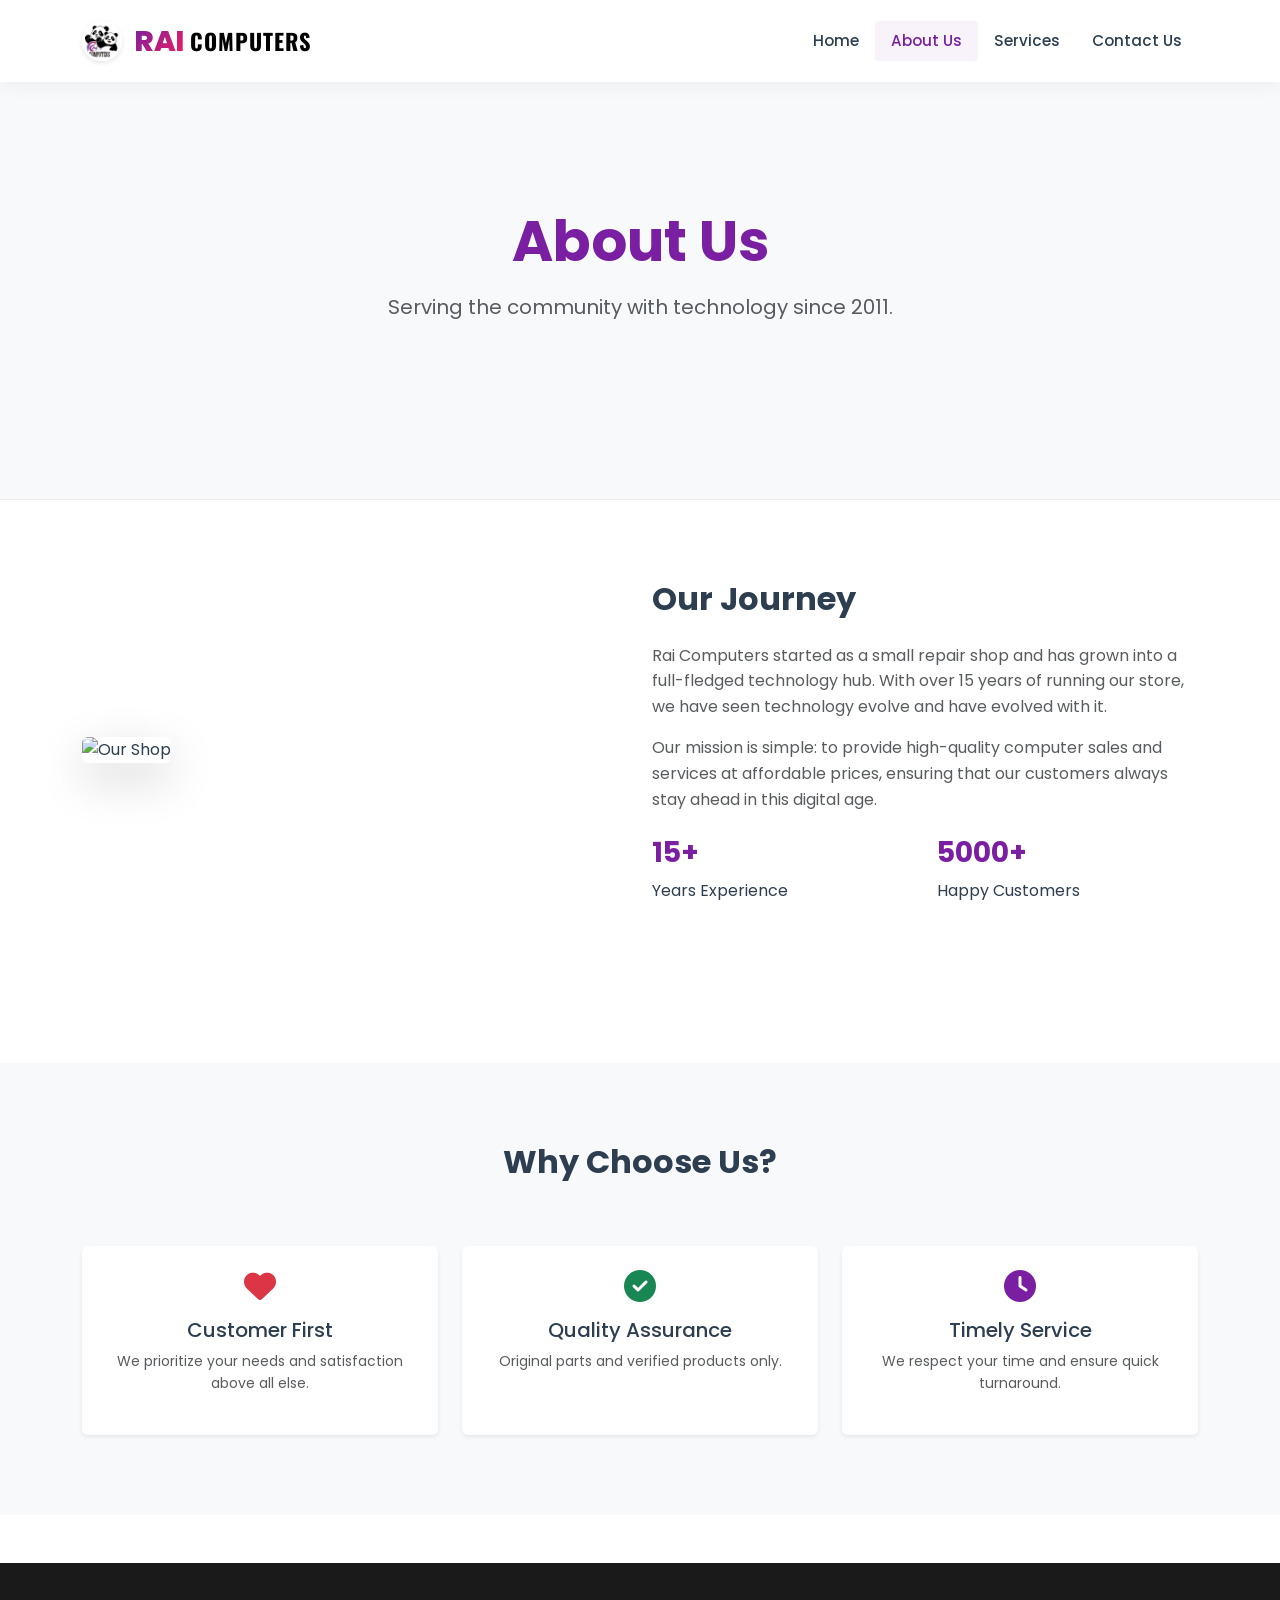
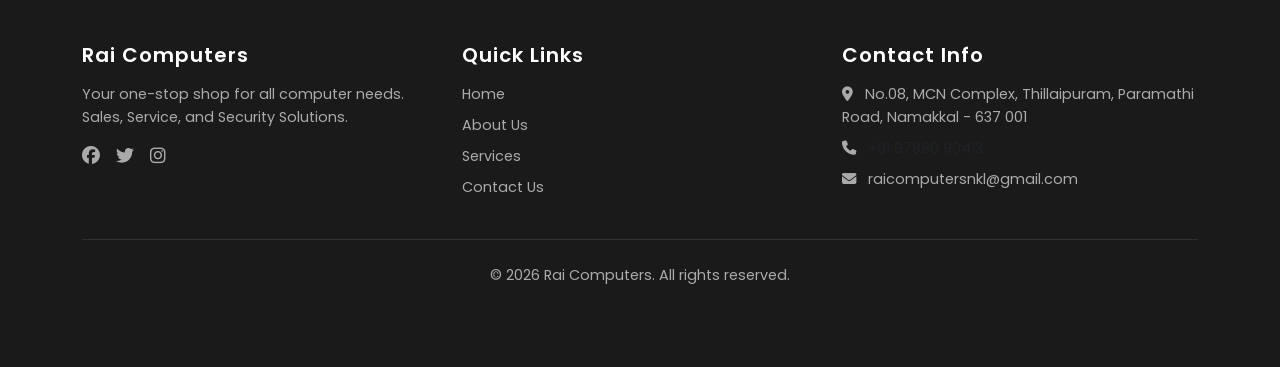
==== about.html @ a51151de "Rai" ====
<!DOCTYPE html>
<html lang="en">

<head>
    <meta charset="UTF-8">
    <meta name="viewport" content="width=device-width, initial-scale=1.0">
    <title>About Us - Rai Computers</title>
    <!-- Bootstrap 5 CSS -->
    <link href="https://cdn.jsdelivr.net/npm/bootstrap@5.3.0/dist/css/bootstrap.min.css" rel="stylesheet">
    <!-- Font Awesome -->
    <link rel="stylesheet" href="https://cdnjs.cloudflare.com/ajax/libs/font-awesome/6.4.0/css/all.min.css">
    <!-- Custom CSS -->
    <link rel="stylesheet" href="assets/css/style.css">
</head>

<body>

    <!-- Navigation -->
    <nav class="navbar navbar-expand-lg navbar-light fixed-top">
        <div class="container">
            <a class="navbar-brand" href="index.html">
                <img src="assets/img/logo.png" alt="Rai Computers" height="40">
                <span class="brand-text">
                    <span class="brand-rai">Rai</span>
                    <span class="brand-computers">COMPUTERS</span>
                </span>
            </a>
            <button class="navbar-toggler" type="button" data-bs-toggle="collapse" data-bs-target="#navbarNav">
                <span class="navbar-toggler-icon"></span>
            </button>
            <div class="collapse navbar-collapse" id="navbarNav">
                <ul class="navbar-nav ms-auto">
                    <li class="nav-item"><a class="nav-link" href="index.html">Home</a></li>
                    <li class="nav-item"><a class="nav-link" href="about.html">About Us</a></li>
                    <li class="nav-item"><a class="nav-link" href="services.html">Services</a></li>
                    <li class="nav-item"><a class="nav-link" href="contact.html">Contact Us</a></li>
                </ul>
            </div>
        </div>
    </nav>

    <!-- Page Header -->
    <header class="py-5 mt-5 bg-light">
        <div class="container py-5 text-center">
            <h1 class="display-4 fw-bold text-primary">About Us</h1>
            <p class="lead text-muted">Serving the community with technology since 2011.</p>
        </div>
    </header>

    <!-- Content Section -->
    <section class="py-5">
        <div class="container">
            <div class="row align-items-center mb-5">
                <div class="col-lg-6">
                    <img src="https://images.unsplash.com/photo-1504384308090-c54be3855833?ixlib=rb-1.2.1&auto=format&fit=crop&w=1350&q=80"
                        class="img-fluid rounded shadow-lg" alt="Our Shop">
                </div>
                <div class="col-lg-6 mt-4 mt-lg-0">
                    <h2 class="fw-bold mb-4">Our Journey</h2>
                    <p class="text-muted">Rai Computers started as a small repair shop and has grown into a full-fledged
                        technology hub. With over 15 years of running our store, we have seen technology evolve and have
                        evolved with it.</p>
                    <p class="text-muted">Our mission is simple: to provide high-quality computer sales and services at
                        affordable prices, ensuring that our customers always stay ahead in this digital age.</p>
                    <div class="row mt-4">
                        <div class="col-6">
                            <h3 class="fw-bold text-primary">15+</h3>
                            <p>Years Experience</p>
                        </div>
                        <div class="col-6">
                            <h3 class="fw-bold text-primary">5000+</h3>
                            <p>Happy Customers</p>
                        </div>
                    </div>
                </div>
            </div>
        </div>
    </section>

    <!-- Values Section -->
    <section class="py-5 bg-light">
        <div class="container">
            <div class="text-center mb-5">
                <h2 class="fw-bold">Why Choose Us?</h2>
            </div>
            <div class="row g-4">
                <div class="col-md-4 text-center">
                    <div class="bg-white p-4 rounded shadow-sm h-100">
                        <i class="fas fa-heart text-danger fa-2x mb-3"></i>
                        <h5>Customer First</h5>
                        <p class="small text-muted">We prioritize your needs and satisfaction above all else.</p>
                    </div>
                </div>
                <div class="col-md-4 text-center">
                    <div class="bg-white p-4 rounded shadow-sm h-100">
                        <i class="fas fa-check-circle text-success fa-2x mb-3"></i>
                        <h5>Quality Assurance</h5>
                        <p class="small text-muted">Original parts and verified products only.</p>
                    </div>
                </div>
                <div class="col-md-4 text-center">
                    <div class="bg-white p-4 rounded shadow-sm h-100">
                        <i class="fas fa-clock text-primary fa-2x mb-3"></i>
                        <h5>Timely Service</h5>
                        <p class="small text-muted">We respect your time and ensure quick turnaround.</p>
                    </div>
                </div>
            </div>
        </div>
    </section>

    <!-- Footer -->
    <footer class="py-5 mt-5">
        <div class="container">
            <div class="row g-4">
                <div class="col-md-4">
                    <h5 class="mb-3">Rai Computers</h5>
                    <p>Your one-stop shop for all computer needs. Sales, Service, and Security Solutions.</p>
                    <div class="d-flex gap-3 mt-3">
                        <a href="#"><i class="fab fa-facebook fa-lg"></i></a>
                        <a href="#"><i class="fab fa-twitter fa-lg"></i></a>
                        <a href="#"><i class="fab fa-instagram fa-lg"></i></a>
                    </div>
                </div>
                <div class="col-md-4">
                    <h5 class="mb-3">Quick Links</h5>
                    <ul class="list-unstyled">
                        <li class="mb-2"><a href="index.html">Home</a></li>
                        <li class="mb-2"><a href="about.html">About Us</a></li>
                        <li class="mb-2"><a href="services.html">Services</a></li>
                        <li class="mb-2"><a href="contact.html">Contact Us</a></li>
                    </ul>
                </div>
                <div class="col-md-4">
                    <h5 class="mb-3">Contact Info</h5>
                    <ul class="list-unstyled">
                        <li class="mb-2"><i class="fas fa-map-marker-alt me-2"></i> No.08, MCN Complex, Thillaipuram,
                            Paramathi Road, Namakkal - 637 001</li>
                        <li class="mb-2"><i class="fas fa-phone me-2"></i> <a href="tel:+919788090413"
                                class="text-decoration-none text-muted">+91 97880 90413</a></li>
                        <li class="mb-2"><i class="fas fa-envelope me-2"></i> raicomputersnkl@gmail.com</li>
                    </ul>
                </div>
            </div>
            <hr class="my-4 border-secondary">
            <div class="text-center">
                <p class="mb-0">&copy; 2026 Rai Computers. All rights reserved.</p>
            </div>
        </div>
    </footer>

    <!-- Bootstrap JS -->
    <script src="https://cdn.jsdelivr.net/npm/bootstrap@5.3.0/dist/js/bootstrap.bundle.min.js"></script>
    <script src="assets/js/main.js"></script>
</body>

</html>
---- assets/css/style.css ----
/* Rai Computers - Professional Styles */

/* Google Fonts - MUST BE AT THE TOP */
@import url('https://fonts.googleapis.com/css2?family=Oswald:wght@500;700&family=Poppins:wght@300;400;500;600&display=swap');

:root {
    /* Brand Colors - Sophisticated Palette */
    --primary-color: #7b1fa2;
    /* Deep Violet */
    --primary-dark: #4a148c;
    --accent-color: #e91e63;
    /* Pinkish accent */
    --text-dark: #2c3e50;
    --text-muted: #6c757d;
    --light-bg: #f8f9fa;
    --white: #ffffff;

    /* formal gradients */
    --brand-gradient: linear-gradient(135deg, #7b1fa2 0%, #e91e63 100%);
}

body {
    font-family: 'Poppins', 'Segoe UI', sans-serif;
    /* Clean, modern sans-serif */
    color: var(--text-dark);
    background-color: var(--white);
    overflow-x: hidden;
    line-height: 1.6;
}

/* Navbar - Professional & Clean */
.navbar {
    background-color: rgba(255, 255, 255, 0.98) !important;
    backdrop-filter: blur(10px);
    box-shadow: 0 2px 20px rgba(0, 0, 0, 0.06);
    padding-top: 1rem;
    padding-bottom: 1rem;
}

.navbar-brand {
    display: flex;
    align-items: center;
    gap: 12px;
}

.navbar-brand img {
    border-radius: 50%;
    object-fit: contain;
    border: 2px solid white;
    /* Clean border */
    box-shadow: 0 2px 5px rgba(0, 0, 0, 0.1);
}

/* Brand Text Styling - The "Rai" Gradient & "COMPUTERS" Black */
.brand-text {
    display: flex;
    align-items: baseline;
    gap: 6px;
    line-height: 1;
}

.brand-rai {
    font-family: 'Poppins', sans-serif;
    font-weight: 800;
    font-size: 1.8rem;
    text-transform: uppercase;
    background: var(--brand-gradient);
    -webkit-background-clip: text;
    -webkit-text-fill-color: transparent;
    background-clip: text;
    letter-spacing: -0.5px;
}

.brand-computers {
    font-family: 'Oswald', sans-serif;
    font-weight: 700;
    font-size: 1.4rem;
    color: #000000;
    text-transform: uppercase;
    letter-spacing: 1px;
}

/* Navigation Links */
.nav-link {
    font-weight: 500;
    color: var(--text-dark) !important;
    font-size: 0.95rem;
    padding: 0.5rem 1rem !important;
    transition: all 0.3s ease;
    border-radius: 4px;
}

.nav-link:hover,
.nav-link.active {
    color: var(--primary-color) !important;
    background-color: rgba(123, 31, 162, 0.05);
}

.navbar-toggler {
    border: none;
    padding: 0;
}

.navbar-toggler:focus {
    box-shadow: none;
}

/* Hero Section */
.hero-section {
    background: linear-gradient(rgba(0, 0, 0, 0.6), rgba(0, 0, 0, 0.6)), url('https://images.unsplash.com/photo-1497215728101-856f4ea42174?ixlib=rb-1.2.1&auto=format&fit=crop&w=1950&q=80') center/cover;
    height: 75vh;
    display: flex;
    align-items: center;
    color: white;
    text-align: center;
    position: relative;
    margin-top: 76px;
    /* Offset fixed navbar */
}

.hero-content h1 {
    font-weight: 700;
    font-size: 3.5rem;
    letter-spacing: -1px;
    margin-bottom: 1.5rem;
    text-shadow: 0 2px 10px rgba(0, 0, 0, 0.3);
}

.hero-content p {
    font-size: 1.25rem;
    font-weight: 300;
    opacity: 0.9;
    max-width: 700px;
    margin: 0 auto 2.5rem;
}

/* Common Header Styles */
header.bg-light {
    background-color: #f8f9fa !important;
    border-bottom: 1px solid #eee;
    padding: 4rem 0;
    margin-top: 76px;
    /* Offset navbar */
}

header h1 {
    color: var(--text-dark);
    margin-bottom: 1rem;
}

/* Buttons - Formal & Professional */
.btn {
    padding: 12px 30px;
    font-weight: 600;
    letter-spacing: 0.5px;
    border-radius: 6px;
    /* Slightly rounded, formal */
    transition: all 0.3s cubic-bezier(0.25, 0.8, 0.25, 1);
    text-transform: uppercase;
    font-size: 0.85rem;
}

.btn-primary {
    background: var(--brand-gradient);
    border: none;
    box-shadow: 0 4px 15px rgba(123, 31, 162, 0.3);
}

.btn-primary:hover {
    transform: translateY(-2px);
    box-shadow: 0 8px 25px rgba(123, 31, 162, 0.4);
    background: linear-gradient(135deg, #6a1b9a 0%, #c2185b 100%);
}

.btn-outline-light {
    border: 2px solid rgba(255, 255, 255, 0.8);
}

.btn-outline-light:hover {
    background-color: white;
    color: var(--primary-color);
}

/* Cards - Subtle & Clean */
.service-card {
    background: white;
    border: 1px solid #f0f0f0;
    border-radius: 12px;
    padding: 2.5rem 2rem;
    transition: all 0.3s ease;
    height: 100%;
}

.service-card:hover {
    border-color: transparent;
    box-shadow: 0 10px 40px rgba(0, 0, 0, 0.08);
    /* Soft, diffused shadow */
    transform: translateY(-5px);
}

.service-icon {
    font-size: 2.5rem;
    margin-bottom: 1.5rem;
    background: var(--brand-gradient);
    -webkit-background-clip: text;
    -webkit-text-fill-color: transparent;
}

/* Footer */
footer {
    background-color: #1a1a1a;
    color: #aaa;
    padding-top: 5rem;
    padding-bottom: 2rem;
    font-size: 0.9rem;
}

footer h5 {
    color: white;
    font-weight: 600;
    margin-bottom: 1.5rem;
    letter-spacing: 1px;
}

footer a {
    color: #aaa;
    text-decoration: none;
    transition: color 0.2s;
}

footer a:hover {
    color: var(--accent-color);
    padding-left: 5px;
    /* Subtle movement */
}

footer .list-unstyled li {
    margin-bottom: 0.75rem;
}

/* Typography Utilities */
.text-primary {
    color: var(--primary-color) !important;
}

.lead {
    font-weight: 400;
    color: var(--text-muted);
}

/* Contact Form */
.contact-form-wrapper {
    background: white;
    padding: 3rem;
    border-radius: 12px;
    box-shadow: 0 5px 30px rgba(0, 0, 0, 0.05);
    /* Very subtle */
    border: 1px solid #eee;
}

.form-control {
    border-radius: 6px;
    padding: 12px 15px;
    border: 1px solid #e0e0e0;
    font-size: 0.95rem;
}

.form-control:focus {
    box-shadow: 0 0 0 3px rgba(123, 31, 162, 0.1);
    border-color: var(--primary-color);
}

/* Custom Alert */
.custom-alert-overlay {
    position: fixed;
    inset: 0;
    background: rgba(0, 0, 0, 0.4);
    backdrop-filter: blur(4px);
    display: flex;
    justify-content: center;
    align-items: center;
    z-index: 10000;
    animation: fadeIn 0.2s ease-out;
}

.custom-alert-box {
    background: white;
    padding: 2.5rem;
    border-radius: 16px;
    width: 90%;
    max-width: 420px;
    text-align: center;
    box-shadow: 0 20px 60px rgba(0, 0, 0, 0.2);
    animation: scaleIn 0.3s cubic-bezier(0.16, 1, 0.3, 1);
}

.custom-alert-icon {
    font-size: 3.5rem;
    margin-bottom: 1.25rem;
    background: var(--brand-gradient);
    -webkit-background-clip: text;
    -webkit-text-fill-color: transparent;
}

.custom-alert-title {
    font-size: 1.5rem;
    font-weight: 700;
    color: var(--text-dark);
    margin-bottom: 0.5rem;
}

.custom-alert-message {
    color: var(--text-muted);
    font-size: 1rem;
    margin-bottom: 2rem;
}

.custom-alert-btn {
    background: var(--brand-gradient);
    color: white;
    border: none;
    padding: 12px 40px;
    border-radius: 50px;
    font-weight: 600;
    cursor: pointer;
    box-shadow: 0 4px 15px rgba(123, 31, 162, 0.3);
    transition: transform 0.2s;
}

.custom-alert-btn:hover {
    transform: scale(1.05);
}

@keyframes fadeIn {
    from {
        opacity: 0;
    }

    to {
        opacity: 1;
    }
}

@keyframes scaleIn {
    from {
        transform: scale(0.9);
        opacity: 0;
    }

    to {
        transform: scale(1);
        opacity: 1;
    }
}

/* Spacing Helpers */
.py-5 {
    padding-top: 5rem !important;
    padding-bottom: 5rem !important;
}

.mb-5 {
    margin-bottom: 4rem !important;
}
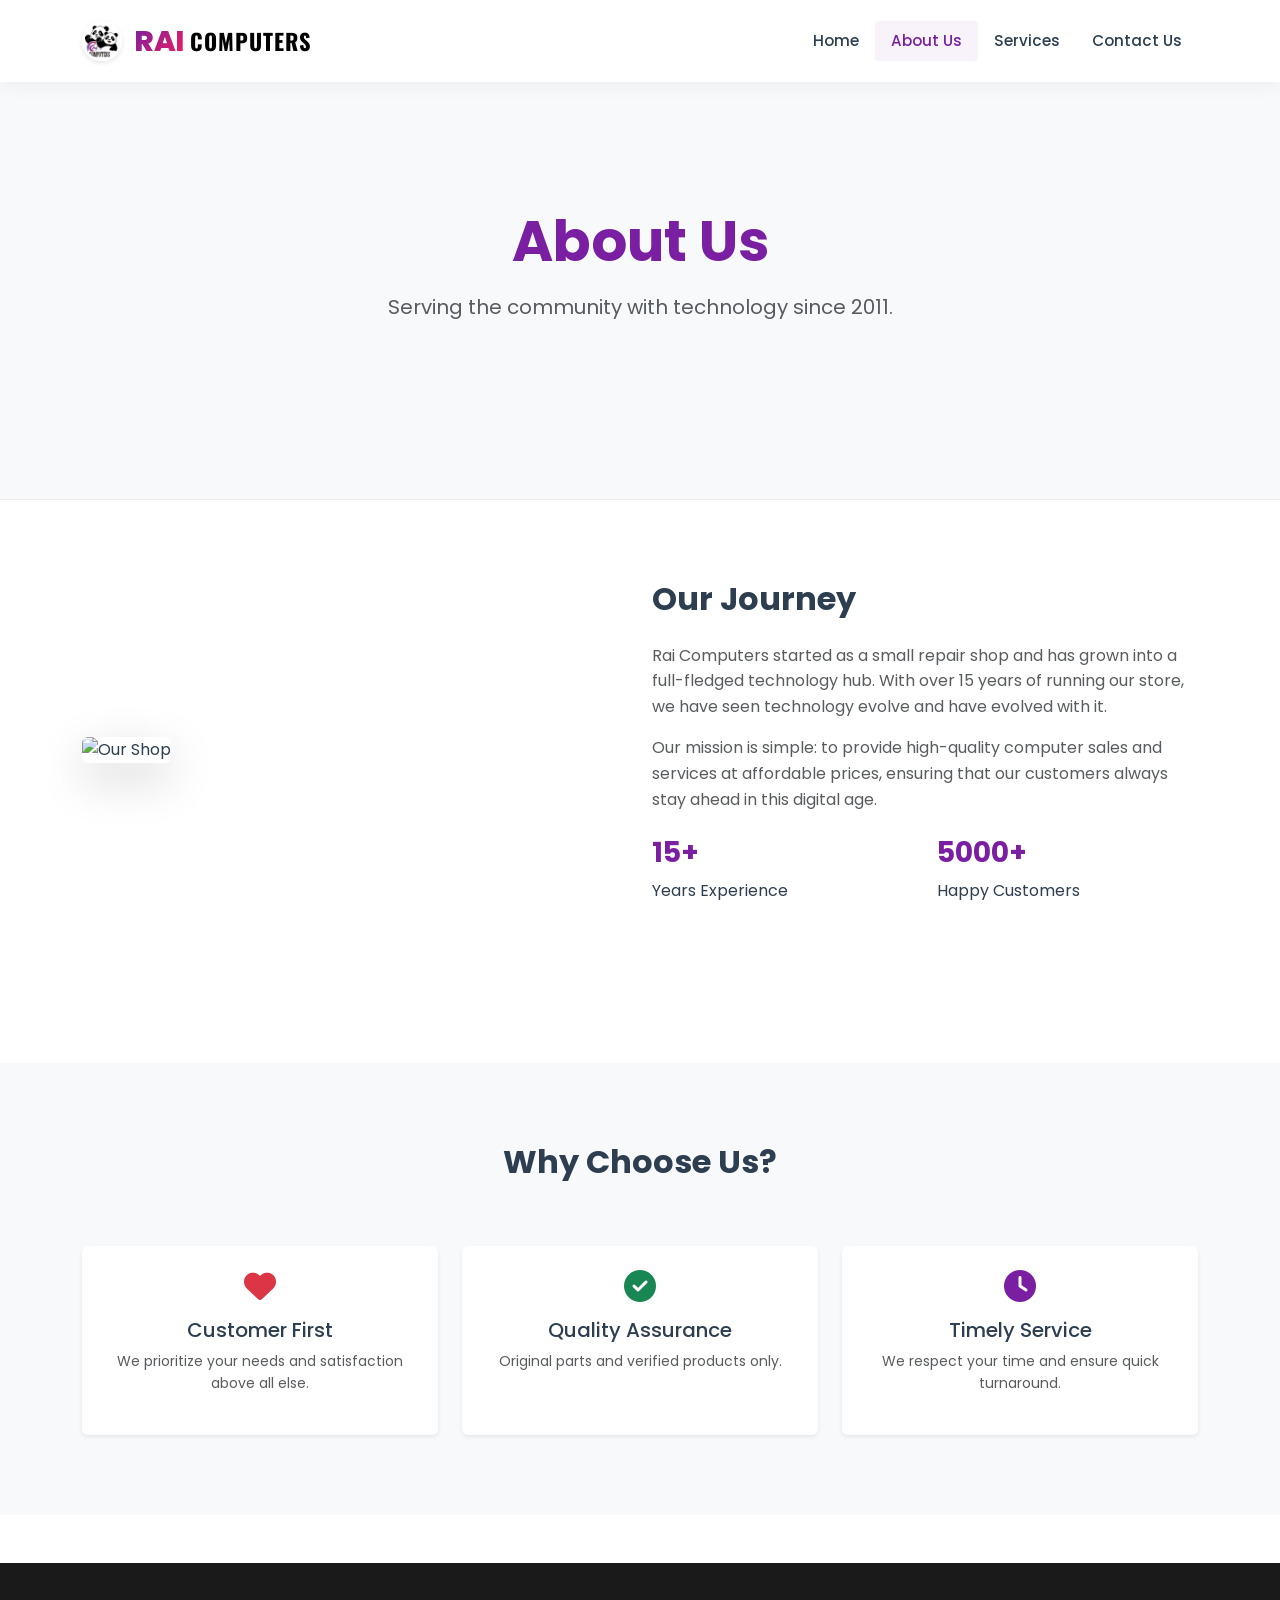
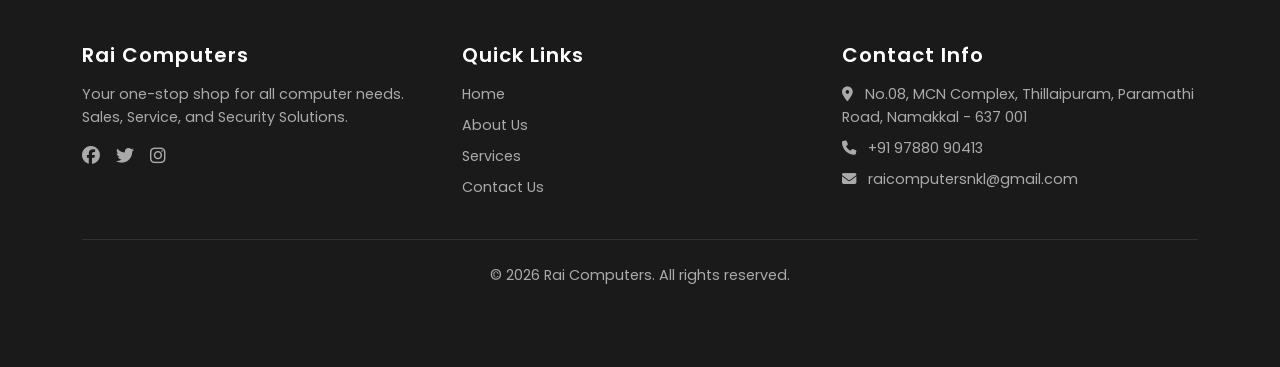
==== commit f851f84e: "Fix phone link formatting in about.html" ====
--- a/about.html
+++ b/about.html
@@ -137,7 +137,7 @@
                         <li class="mb-2"><i class="fas fa-map-marker-alt me-2"></i> No.08, MCN Complex, Thillaipuram,
                             Paramathi Road, Namakkal - 637 001</li>
                         <li class="mb-2"><i class="fas fa-phone me-2"></i> <a href="tel:+919788090413"
-                                class="text-decoration-none text-muted">+91 97880 90413</a></li>
+                                class="text-decoration-none ">+91 97880 90413</a></li>
                         <li class="mb-2"><i class="fas fa-envelope me-2"></i> raicomputersnkl@gmail.com</li>
                     </ul>
                 </div>
@@ -154,4 +154,4 @@
     <script src="assets/js/main.js"></script>
 </body>
 
-</html>+</html>
